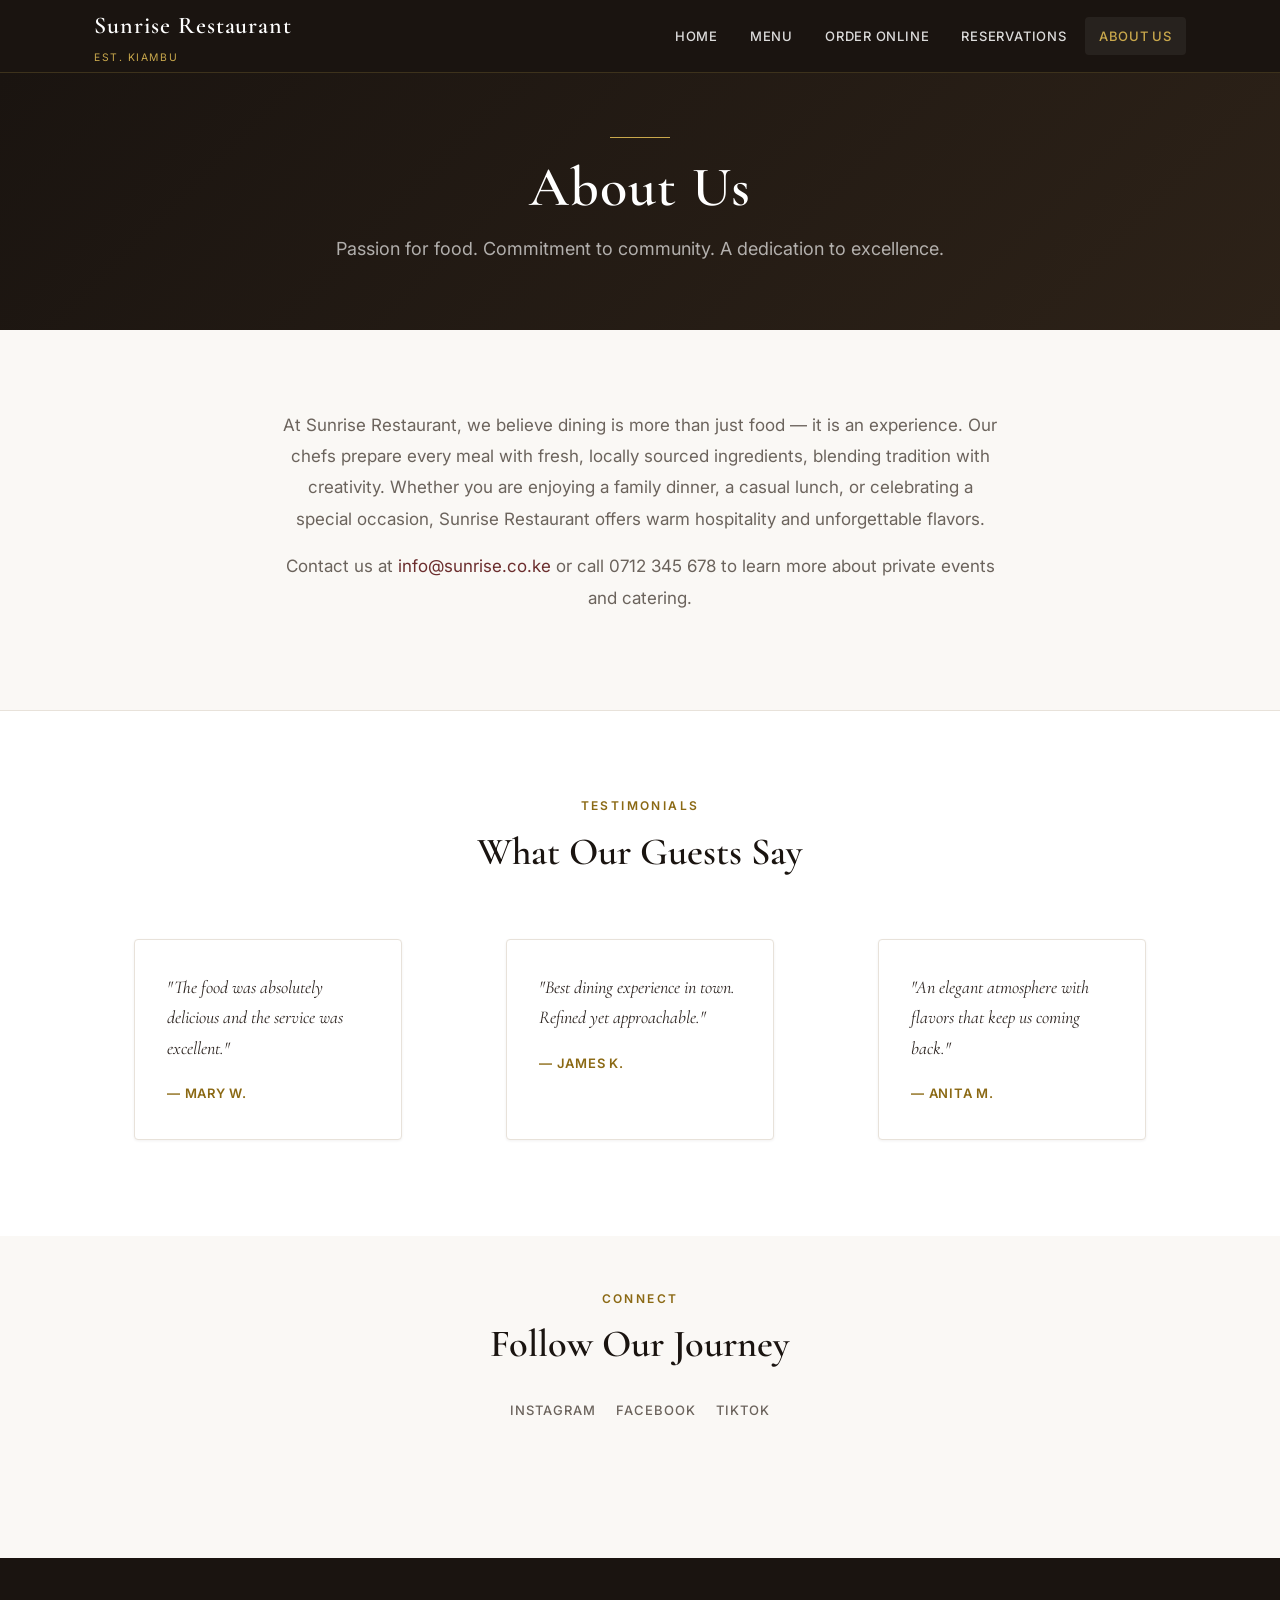
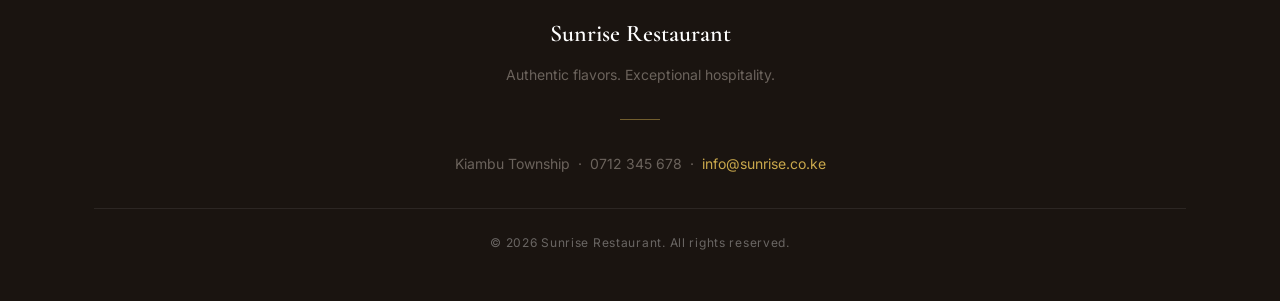
==== about.html @ ef0118b9 "Redesign Sunrise Restaurant site to a professional standard. Apply cohesive typography, layout, and " ====
<!DOCTYPE html>
<html lang="en">
<head>
  <meta charset="UTF-8">
  <meta name="viewport" content="width=device-width, initial-scale=1.0">
  <meta name="description" content="Learn about Sunrise Restaurant — our story, values, and commitment to exceptional dining in Kiambu.">
  <title>About Us — Sunrise Restaurant</title>
  <link rel="stylesheet" href="style.css">
  <link rel="icon" href="images/favicon.png">
</head>
<body>

  <header class="site-header">
    <div class="header-inner">
      <a href="index.html" class="brand">
        <img src="images/logo.png" alt="" class="brand-logo" onerror="this.style.display='none'">
        <div>
          <span class="brand-text">Sunrise Restaurant</span>
          <span class="brand-tagline">Est. Kiambu</span>
        </div>
      </a>
      <nav class="site-nav">
        <a href="index.html">Home</a>
        <a href="table.html">Menu</a>
        <a href="Form.html">Order Online</a>
        <a href="reserved.html">Reservations</a>
        <a href="about.html" class="active">About Us</a>
      </nav>
    </div>
  </header>

  <main>
    <div class="page-header">
      <div class="hero-divider"></div>
      <h1>About Us</h1>
      <p class="lead">Passion for food. Commitment to community. A dedication to excellence.</p>
    </div>

    <section class="section">
      <div class="container">
        <div class="about-content">
          <p>
            At Sunrise Restaurant, we believe dining is more than just food — it is an experience.
            Our chefs prepare every meal with fresh, locally sourced ingredients, blending tradition with creativity.
            Whether you are enjoying a family dinner, a casual lunch, or celebrating a special occasion,
            Sunrise Restaurant offers warm hospitality and unforgettable flavors.
          </p>
          <p>
            Contact us at
            <a href="mailto:info@sunrise.co.ke">info@sunrise.co.ke</a>
            or call 0712 345 678 to learn more about private events and catering.
          </p>
        </div>
      </div>
    </section>

    <section class="section" style="background: var(--color-surface); border-top: 1px solid var(--color-border);">
      <div class="container">
        <div class="section-header">
          <span class="section-label">Testimonials</span>
          <h2>What Our Guests Say</h2>
        </div>
        <div class="testimonials-grid">
          <blockquote class="testimonial">
            <p>"The food was absolutely delicious and the service was excellent."</p>
            <cite>— Mary W.</cite>
          </blockquote>
          <blockquote class="testimonial">
            <p>"Best dining experience in town. Refined yet approachable."</p>
            <cite>— James K.</cite>
          </blockquote>
          <blockquote class="testimonial">
            <p>"An elegant atmosphere with flavors that keep us coming back."</p>
            <cite>— Anita M.</cite>
          </blockquote>
        </div>
      </div>
    </section>

    <section class="section section-sm">
      <div class="container text-center">
        <span class="section-label">Connect</span>
        <h2>Follow Our Journey</h2>
        <div class="social-links" style="margin-top: 24px;">
          <a href="https://www.instagram.com/am_azesiro/" target="_blank" rel="noopener">Instagram</a>
          <a href="https://www.facebook.com/profile.php?id=61569842661706" target="_blank" rel="noopener">Facebook</a>
          <a href="https://www.tiktok.com/@amaze575" target="_blank" rel="noopener">TikTok</a>
        </div>
      </div>
    </section>
  </main>

  <footer class="site-footer">
    <div class="footer-inner">
      <div class="footer-brand">Sunrise Restaurant</div>
      <p class="footer-tagline">Authentic flavors. Exceptional hospitality.</p>
      <div class="footer-divider"></div>
      <p class="footer-contact">
        Kiambu Township &nbsp;·&nbsp; 0712 345 678 &nbsp;·&nbsp;
        <a href="mailto:info@sunrise.co.ke">info@sunrise.co.ke</a>
      </p>
      <p class="footer-copy">&copy; 2026 Sunrise Restaurant. All rights reserved.</p>
    </div>
  </footer>

  <script src="script.js"></script>
</body>
</html>
---- style.css ----
@import url('https://fonts.googleapis.com/css2?family=Cormorant+Garamond:ital,wght@0,400;0,600;0,700;1,400&family=Inter:wght@300;400;500;600&display=swap');

:root {
  --color-bg: #faf8f5;
  --color-surface: #ffffff;
  --color-primary: #1a1410;
  --color-accent: #8b6914;
  --color-accent-light: #c9a84c;
  --color-burgundy: #6b2d2d;
  --color-text: #2c2420;
  --color-text-muted: #6b635c;
  --color-border: #e8e2da;
  --font-display: 'Cormorant Garamond', Georgia, serif;
  --font-body: 'Inter', system-ui, sans-serif;
  --shadow-sm: 0 1px 3px rgba(26, 20, 16, 0.06);
  --shadow-md: 0 4px 20px rgba(26, 20, 16, 0.08);
  --shadow-lg: 0 12px 40px rgba(26, 20, 16, 0.12);
  --radius: 4px;
  --max-width: 1140px;
  --header-height: 72px;
}

*, *::before, *::after {
  box-sizing: border-box;
}

html {
  scroll-behavior: smooth;
}

body {
  font-family: var(--font-body);
  font-weight: 400;
  font-size: 16px;
  line-height: 1.7;
  margin: 0;
  padding: 0;
  background: var(--color-bg);
  color: var(--color-text);
  -webkit-font-smoothing: antialiased;
}

img {
  max-width: 100%;
  height: auto;
  display: block;
}

a {
  color: var(--color-burgundy);
  text-decoration: none;
  transition: color 0.2s ease;
}

a:hover {
  color: var(--color-accent);
}

/* ── Header & Navigation ── */

.site-header {
  position: sticky;
  top: 0;
  z-index: 100;
  background: var(--color-primary);
  border-bottom: 1px solid rgba(201, 168, 76, 0.2);
}

.header-inner {
  max-width: var(--max-width);
  margin: 0 auto;
  padding: 0 24px;
  height: var(--header-height);
  display: flex;
  align-items: center;
  justify-content: space-between;
  gap: 24px;
}

.brand {
  display: flex;
  align-items: center;
  gap: 12px;
  text-decoration: none;
  color: #fff;
}

.brand-logo {
  width: 44px;
  height: 44px;
  object-fit: contain;
  border-radius: 50%;
  border: 1px solid rgba(201, 168, 76, 0.4);
}

.brand-text {
  font-family: var(--font-display);
  font-size: 1.5rem;
  font-weight: 600;
  letter-spacing: 0.04em;
  color: #fff;
}

.brand-tagline {
  display: block;
  font-family: var(--font-body);
  font-size: 0.65rem;
  font-weight: 400;
  letter-spacing: 0.15em;
  text-transform: uppercase;
  color: var(--color-accent-light);
  margin-top: 2px;
}

.site-nav {
  display: flex;
  align-items: center;
  gap: 4px;
}

.site-nav a {
  color: rgba(255, 255, 255, 0.85);
  font-size: 0.8125rem;
  font-weight: 500;
  letter-spacing: 0.06em;
  text-transform: uppercase;
  padding: 8px 14px;
  border-radius: var(--radius);
  text-decoration: none;
  transition: color 0.2s, background 0.2s;
}

.site-nav a:hover,
.site-nav a.active {
  color: var(--color-accent-light);
  background: rgba(255, 255, 255, 0.06);
}

/* ── Layout ── */

main {
  min-height: calc(100vh - var(--header-height) - 200px);
}

.container {
  max-width: var(--max-width);
  margin: 0 auto;
  padding: 0 24px;
}

.section {
  padding: 80px 0;
}

.section-sm {
  padding: 48px 0;
}

.section-header {
  text-align: center;
  margin-bottom: 48px;
}

.section-label {
  display: inline-block;
  font-size: 0.75rem;
  font-weight: 600;
  letter-spacing: 0.2em;
  text-transform: uppercase;
  color: var(--color-accent);
  margin-bottom: 12px;
}

/* ── Typography ── */

h1, h2, h3, h4 {
  font-family: var(--font-display);
  font-weight: 600;
  line-height: 1.2;
  color: var(--color-primary);
  margin: 0 0 16px;
}

h1 {
  font-size: clamp(2.25rem, 5vw, 3.5rem);
  letter-spacing: 0.02em;
}

h2 {
  font-size: clamp(1.75rem, 3vw, 2.5rem);
}

h3 {
  font-size: 1.375rem;
}

p {
  margin: 0 0 16px;
  color: var(--color-text-muted);
}

.lead {
  font-size: 1.125rem;
  line-height: 1.8;
  max-width: 640px;
}

.text-center {
  text-align: center;
}

.text-center .lead {
  margin-left: auto;
  margin-right: auto;
}

/* ── Hero ── */

.hero {
  position: relative;
  min-height: 520px;
  display: flex;
  align-items: center;
  justify-content: center;
  text-align: center;
  background: linear-gradient(135deg, var(--color-primary) 0%, #2d2218 50%, var(--color-burgundy) 100%);
  overflow: hidden;
}

.hero::before {
  content: '';
  position: absolute;
  inset: 0;
  background:
    radial-gradient(ellipse at 20% 80%, rgba(201, 168, 76, 0.15) 0%, transparent 50%),
    radial-gradient(ellipse at 80% 20%, rgba(107, 45, 45, 0.2) 0%, transparent 50%);
  pointer-events: none;
}

.hero-content {
  position: relative;
  z-index: 1;
  max-width: 720px;
  padding: 80px 24px;
}

.hero h1 {
  color: #fff;
  margin-bottom: 20px;
}

.hero .lead {
  color: rgba(255, 255, 255, 0.75);
  margin-bottom: 36px;
}

.hero-divider {
  width: 60px;
  height: 1px;
  background: var(--color-accent-light);
  margin: 0 auto 24px;
}

/* ── Buttons ── */

.btn {
  display: inline-block;
  font-family: var(--font-body);
  font-size: 0.8125rem;
  font-weight: 600;
  letter-spacing: 0.1em;
  text-transform: uppercase;
  padding: 14px 32px;
  border: none;
  border-radius: var(--radius);
  cursor: pointer;
  text-decoration: none;
  transition: all 0.25s ease;
}

.btn-primary {
  background: var(--color-accent);
  color: #fff;
}

.btn-primary:hover {
  background: var(--color-accent-light);
  color: var(--color-primary);
}

.btn-outline {
  background: transparent;
  color: #fff;
  border: 1px solid rgba(255, 255, 255, 0.4);
}

.btn-outline:hover {
  border-color: var(--color-accent-light);
  color: var(--color-accent-light);
}

.btn-secondary {
  background: var(--color-primary);
  color: #fff;
}

.btn-secondary:hover {
  background: var(--color-burgundy);
  color: #fff;
}

.btn-danger {
  background: transparent;
  color: var(--color-burgundy);
  border: 1px solid var(--color-burgundy);
}

.btn-danger:hover {
  background: var(--color-burgundy);
  color: #fff;
}

.hero-actions {
  display: flex;
  gap: 16px;
  justify-content: center;
  flex-wrap: wrap;
}

/* ── Cards & Info Grid ── */

.info-grid {
  display: grid;
  grid-template-columns: repeat(auto-fit, minmax(240px, 1fr));
  gap: 24px;
  margin-top: 48px;
}

.info-card {
  background: var(--color-surface);
  border: 1px solid var(--color-border);
  border-radius: var(--radius);
  padding: 32px 28px;
  text-align: center;
  box-shadow: var(--shadow-sm);
  transition: box-shadow 0.25s ease, transform 0.25s ease;
}

.info-card:hover {
  box-shadow: var(--shadow-md);
  transform: translateY(-2px);
}

.info-card-icon {
  font-size: 1.5rem;
  margin-bottom: 12px;
  color: var(--color-accent);
}

.info-card h3 {
  font-size: 1.125rem;
  margin-bottom: 8px;
}

.info-card p {
  font-size: 0.9375rem;
  margin: 0;
}

/* ── Gallery ── */

.gallery-grid {
  display: grid;
  grid-template-columns: repeat(auto-fit, minmax(300px, 1fr));
  gap: 20px;
}

.gallery-item {
  position: relative;
  border-radius: var(--radius);
  overflow: hidden;
  aspect-ratio: 4 / 3;
  background: var(--color-border);
  box-shadow: var(--shadow-md);
}

.gallery-item img {
  width: 100%;
  height: 100%;
  object-fit: cover;
  transition: transform 0.4s ease;
}

.gallery-item:hover img {
  transform: scale(1.04);
}

/* ── Video ── */

.video-wrapper {
  max-width: 800px;
  margin: 0 auto;
  border-radius: var(--radius);
  overflow: hidden;
  box-shadow: var(--shadow-lg);
  background: var(--color-primary);
}

.video-wrapper video {
  width: 100%;
  display: block;
}

/* ── About Section ── */

.about-content {
  max-width: 720px;
  margin: 0 auto;
  text-align: center;
}

.about-content p {
  font-size: 1.0625rem;
  line-height: 1.85;
}

/* ── Menu Table ── */

.menu-table-wrapper {
  overflow-x: auto;
  border-radius: var(--radius);
  box-shadow: var(--shadow-md);
  border: 1px solid var(--color-border);
}

table {
  width: 100%;
  border-collapse: collapse;
  background: var(--color-surface);
}

table th,
table td {
  padding: 18px 24px;
  text-align: left;
  border-bottom: 1px solid var(--color-border);
}

table th {
  font-family: var(--font-body);
  font-size: 0.75rem;
  font-weight: 600;
  letter-spacing: 0.12em;
  text-transform: uppercase;
  color: var(--color-text-muted);
  background: #f5f1eb;
}

table td {
  font-size: 0.9375rem;
  color: var(--color-text);
}

table tbody tr:last-child td {
  border-bottom: none;
}

table tbody tr {
  transition: background 0.15s ease;
}

table tbody tr:hover {
  background: #faf8f5;
}

.menu-price {
  font-family: var(--font-display);
  font-size: 1.25rem;
  font-weight: 600;
  color: var(--color-accent);
  white-space: nowrap;
}

.menu-name {
  font-weight: 500;
  color: var(--color-primary);
}

/* ── Form ── */

.form-section {
  max-width: 560px;
  margin: 0 auto;
}

.order-form {
  background: var(--color-surface);
  border: 1px solid var(--color-border);
  border-radius: var(--radius);
  padding: 40px;
  box-shadow: var(--shadow-md);
}

.form-group {
  margin-bottom: 24px;
}

.form-group label {
  display: block;
  font-size: 0.8125rem;
  font-weight: 600;
  letter-spacing: 0.06em;
  text-transform: uppercase;
  color: var(--color-text-muted);
  margin-bottom: 8px;
}

.form-group input,
.form-group select,
.form-group textarea {
  width: 100%;
  padding: 12px 16px;
  font-family: var(--font-body);
  font-size: 0.9375rem;
  color: var(--color-text);
  background: var(--color-bg);
  border: 1px solid var(--color-border);
  border-radius: var(--radius);
  transition: border-color 0.2s, box-shadow 0.2s;
}

.form-group input:focus,
.form-group select:focus,
.form-group textarea:focus {
  outline: none;
  border-color: var(--color-accent);
  box-shadow: 0 0 0 3px rgba(139, 105, 20, 0.12);
}

.form-group input::placeholder {
  color: #aaa;
}

.order-form .btn-primary {
  width: 100%;
  margin-top: 8px;
  padding: 16px;
}

/* ── Notifications ── */

.notification {
  padding: 14px 20px;
  border-radius: var(--radius);
  font-size: 0.9375rem;
  margin-bottom: 24px;
  display: none;
}

.notification.show {
  display: block;
}

.notification-success {
  background: #edf7ed;
  color: #2e6b3e;
  border: 1px solid #b8ddb8;
}

.notification-error {
  background: #fdf0f0;
  color: #8b2d2d;
  border: 1px solid #e8c4c4;
}

/* ── Testimonials ── */

.testimonials-grid {
  display: grid;
  grid-template-columns: repeat(auto-fit, minmax(280px, 1fr));
  gap: 24px;
}

.testimonial {
  background: var(--color-surface);
  border: 1px solid var(--color-border);
  border-radius: var(--radius);
  padding: 32px;
  box-shadow: var(--shadow-sm);
}

.testimonial p {
  font-family: var(--font-display);
  font-size: 1.125rem;
  font-style: italic;
  line-height: 1.7;
  color: var(--color-text);
  margin-bottom: 16px;
}

.testimonial cite {
  font-family: var(--font-body);
  font-size: 0.8125rem;
  font-weight: 600;
  letter-spacing: 0.06em;
  text-transform: uppercase;
  color: var(--color-accent);
  font-style: normal;
}

/* ── Social Links ── */

.social-links {
  display: flex;
  gap: 20px;
  justify-content: center;
  flex-wrap: wrap;
}

.social-links a {
  font-size: 0.8125rem;
  font-weight: 500;
  letter-spacing: 0.08em;
  text-transform: uppercase;
  color: var(--color-text-muted);
  padding: 8px 0;
  border-bottom: 1px solid transparent;
  transition: color 0.2s, border-color 0.2s;
}

.social-links a:hover {
  color: var(--color-accent);
  border-bottom-color: var(--color-accent);
}

/* ── Footer ── */

.site-footer {
  background: var(--color-primary);
  color: rgba(255, 255, 255, 0.6);
  padding: 56px 0 32px;
  margin-top: 80px;
}

.footer-inner {
  max-width: var(--max-width);
  margin: 0 auto;
  padding: 0 24px;
  text-align: center;
}

.footer-brand {
  font-family: var(--font-display);
  font-size: 1.5rem;
  font-weight: 600;
  color: #fff;
  margin-bottom: 8px;
}

.footer-tagline {
  font-size: 0.875rem;
  margin-bottom: 32px;
}

.footer-divider {
  width: 40px;
  height: 1px;
  background: var(--color-accent-light);
  margin: 0 auto 32px;
  opacity: 0.5;
}

.footer-contact {
  font-size: 0.875rem;
  margin-bottom: 24px;
}

.footer-contact a {
  color: var(--color-accent-light);
}

.footer-contact a:hover {
  color: #fff;
}

.footer-copy {
  font-size: 0.75rem;
  letter-spacing: 0.06em;
  color: rgba(255, 255, 255, 0.35);
  margin-top: 32px;
  padding-top: 24px;
  border-top: 1px solid rgba(255, 255, 255, 0.08);
}

/* ── Page Header (inner pages) ── */

.page-header {
  background: linear-gradient(135deg, var(--color-primary) 0%, #2d2218 100%);
  padding: 64px 24px;
  text-align: center;
}

.page-header h1 {
  color: #fff;
  margin-bottom: 12px;
}

.page-header .lead {
  color: rgba(255, 255, 255, 0.65);
  margin: 0 auto;
}

.page-header .hero-divider {
  margin-bottom: 16px;
}

/* ── Actions bar ── */

.actions-bar {
  display: flex;
  justify-content: center;
  margin-top: 32px;
}

/* ── Responsive ── */

@media (max-width: 768px) {
  .header-inner {
    flex-direction: column;
    height: auto;
    padding: 16px 24px;
    gap: 16px;
  }

  .site-nav {
    flex-wrap: wrap;
    justify-content: center;
  }

  .site-nav a {
    font-size: 0.75rem;
    padding: 6px 10px;
  }

  .section {
    padding: 56px 0;
  }

  .hero {
    min-height: 420px;
  }

  .order-form {
    padding: 28px 24px;
  }

  table th,
  table td {
    padding: 14px 16px;
  }
}
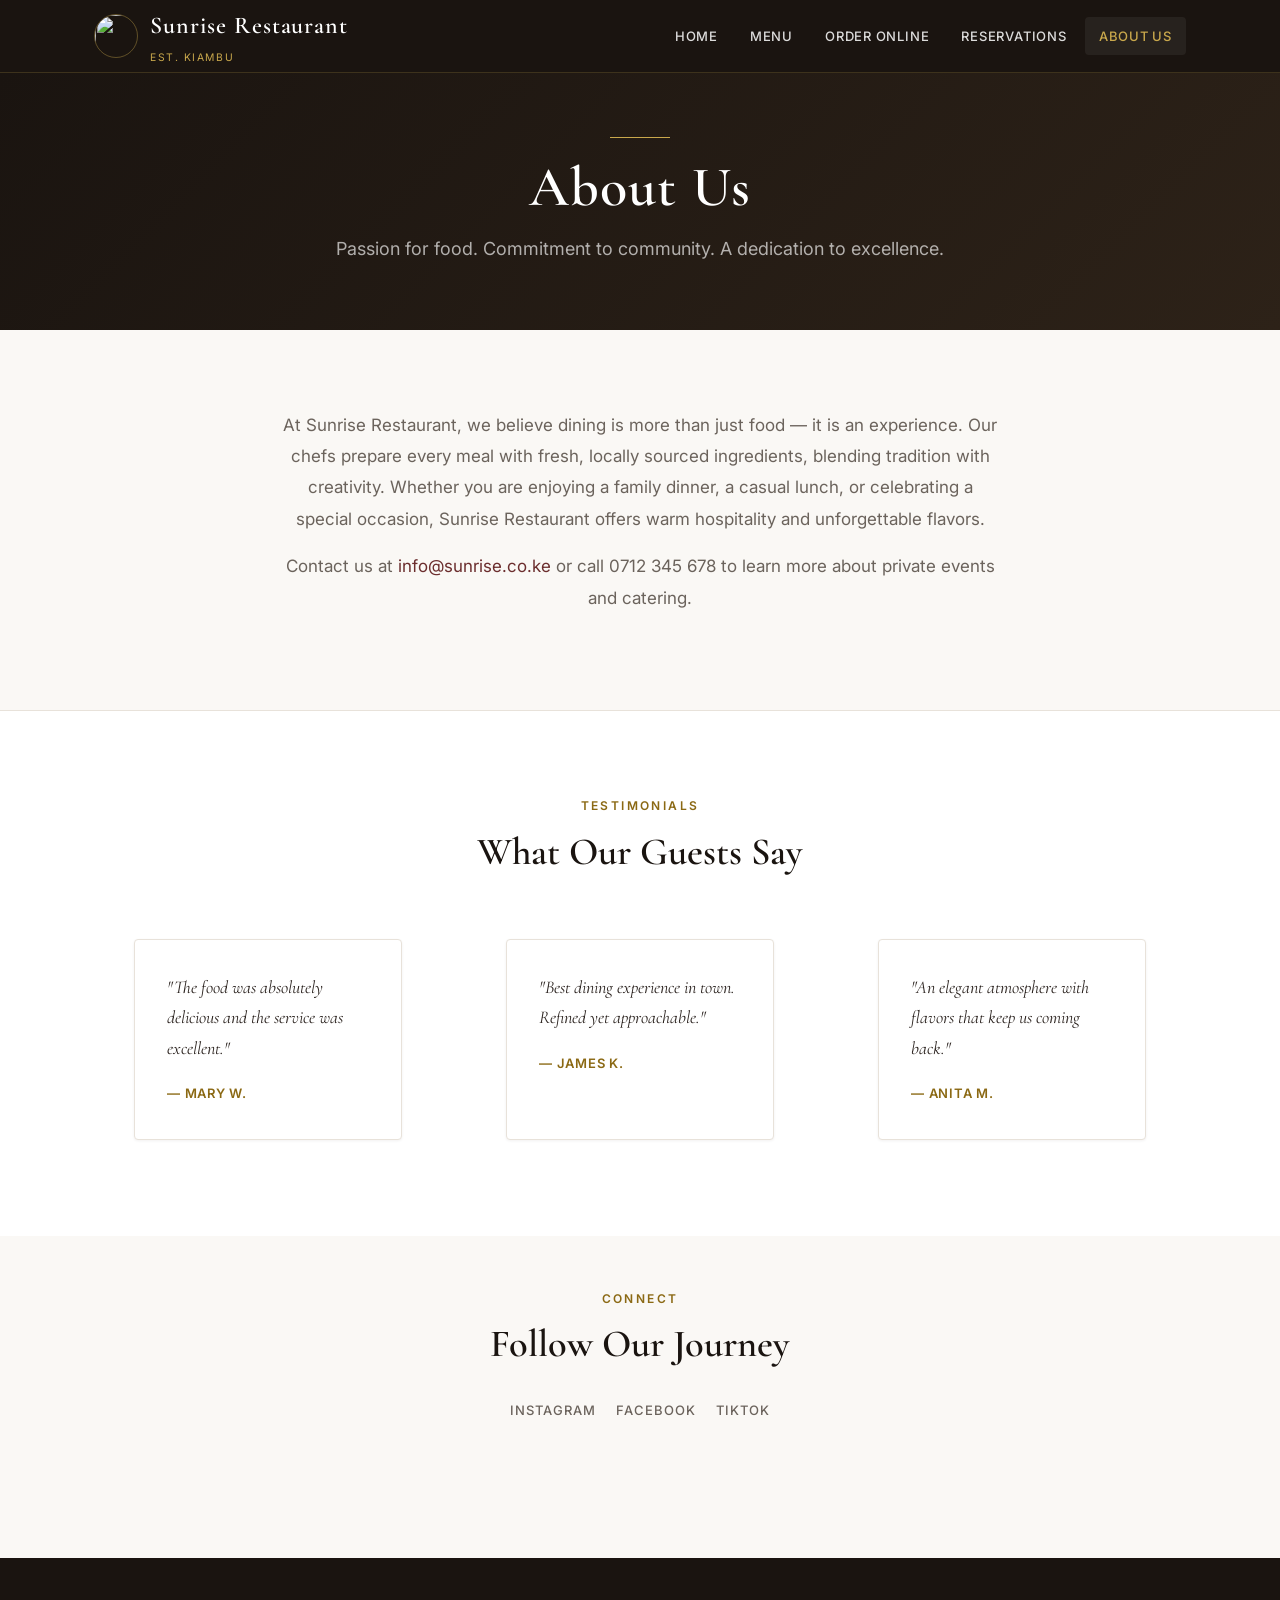
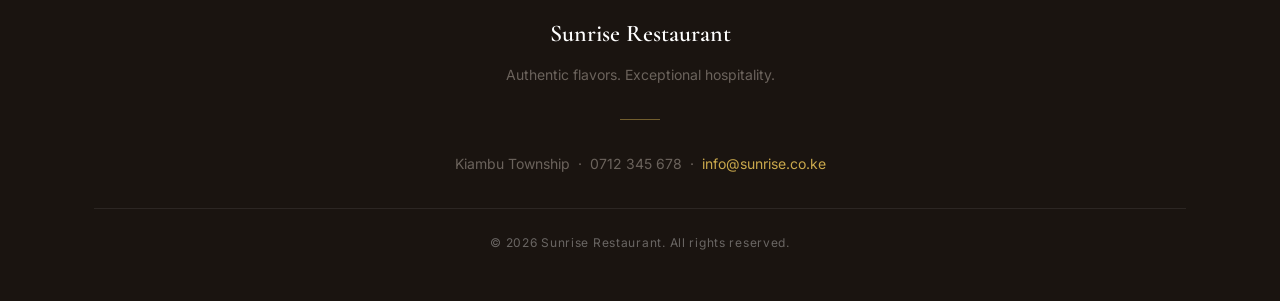
==== commit 04b4576e: "trigger rebuild after adding script.js" ====
--- a/about.html
+++ b/about.html
@@ -13,7 +13,7 @@
   <header class="site-header">
     <div class="header-inner">
       <a href="index.html" class="brand">
-        <img src="images/logo.png" alt="" class="brand-logo" onerror="this.style.display='none'">
+        <img src="images/logo.png" alt="" class="brand-logo">
         <div>
           <span class="brand-text">Sunrise Restaurant</span>
           <span class="brand-tagline">Est. Kiambu</span>
@@ -103,6 +103,6 @@
     </div>
   </footer>
 
-  <script src="script.js"></script>
+  <script src="script.js" defer></script>
 </body>
 </html>
--- a/style.css
+++ b/style.css
@@ -10,6 +10,7 @@
   --color-text: #2c2420;
   --color-text-muted: #6b635c;
   --color-border: #e8e2da;
+  --color-error: #8b2d2d;
   --font-display: 'Cormorant Garamond', Georgia, serif;
   --font-body: 'Inter', system-ui, sans-serif;
   --shadow-sm: 0 1px 3px rgba(26, 20, 16, 0.06);
@@ -40,6 +41,10 @@
   -webkit-font-smoothing: antialiased;
 }
 
+body.modal-open {
+  overflow: hidden;
+}
+
 img {
   max-width: 100%;
   height: auto;
@@ -64,6 +69,11 @@
   z-index: 100;
   background: var(--color-primary);
   border-bottom: 1px solid rgba(201, 168, 76, 0.2);
+  transition: box-shadow 0.3s ease;
+}
+
+.site-header.scrolled {
+  box-shadow: var(--shadow-md);
 }
 
 .header-inner {
@@ -83,6 +93,7 @@
   gap: 12px;
   text-decoration: none;
   color: #fff;
+  flex-shrink: 0;
 }
 
 .brand-logo {
@@ -136,6 +147,40 @@
   background: rgba(255, 255, 255, 0.06);
 }
 
+.nav-toggle {
+  display: none;
+  flex-direction: column;
+  justify-content: center;
+  gap: 5px;
+  width: 40px;
+  height: 40px;
+  padding: 8px;
+  background: transparent;
+  border: 1px solid rgba(255, 255, 255, 0.2);
+  border-radius: var(--radius);
+  cursor: pointer;
+}
+
+.nav-toggle-bar {
+  display: block;
+  width: 100%;
+  height: 2px;
+  background: #fff;
+  transition: transform 0.3s ease, opacity 0.3s ease;
+}
+
+.site-header.nav-open .nav-toggle-bar:nth-child(1) {
+  transform: translateY(7px) rotate(45deg);
+}
+
+.site-header.nav-open .nav-toggle-bar:nth-child(2) {
+  opacity: 0;
+}
+
+.site-header.nav-open .nav-toggle-bar:nth-child(3) {
+  transform: translateY(-7px) rotate(-45deg);
+}
+
 /* ── Layout ── */
 
 main {
@@ -278,12 +323,17 @@
   transition: all 0.25s ease;
 }
 
+.btn:disabled {
+  opacity: 0.65;
+  cursor: not-allowed;
+}
+
 .btn-primary {
   background: var(--color-accent);
   color: #fff;
 }
 
-.btn-primary:hover {
+.btn-primary:hover:not(:disabled) {
   background: var(--color-accent-light);
   color: var(--color-primary);
 }
@@ -393,6 +443,26 @@
 
 .gallery-item:hover img {
   transform: scale(1.04);
+}
+
+.gallery-item--fallback {
+  background: linear-gradient(135deg, #e8e2da 0%, #d4cdc3 100%);
+}
+
+.gallery-item--fallback::after {
+  content: 'Sunrise Restaurant';
+  position: absolute;
+  inset: 0;
+  display: flex;
+  align-items: center;
+  justify-content: center;
+  font-family: var(--font-display);
+  font-size: 1.25rem;
+  color: var(--color-text-muted);
+}
+
+.gallery-item--fallback img {
+  display: none;
 }
 
 /* ── Video ── */
@@ -484,6 +554,17 @@
 .menu-name {
   font-weight: 500;
   color: var(--color-primary);
+}
+
+.empty-row {
+  text-align: center;
+  color: var(--color-text-muted);
+  font-style: italic;
+  padding: 40px 24px !important;
+}
+
+.menu-row-animate {
+  animation: fadeInUp 0.5s ease both;
 }
 
 /* ── Form ── */
@@ -537,8 +618,22 @@
   box-shadow: 0 0 0 3px rgba(139, 105, 20, 0.12);
 }
 
+.form-group input.input-invalid,
+.form-group select.input-invalid {
+  border-color: var(--color-error);
+  box-shadow: 0 0 0 3px rgba(139, 45, 45, 0.1);
+}
+
 .form-group input::placeholder {
   color: #aaa;
+}
+
+.field-error {
+  display: block;
+  font-size: 0.8125rem;
+  color: var(--color-error);
+  margin-top: 6px;
+  min-height: 1.2em;
 }
 
 .order-form .btn-primary {
@@ -559,6 +654,7 @@
 
 .notification.show {
   display: block;
+  animation: fadeInUp 0.35s ease;
 }
 
 .notification-success {
@@ -571,6 +667,58 @@
   background: #fdf0f0;
   color: #8b2d2d;
   border: 1px solid #e8c4c4;
+}
+
+/* ── Modal ── */
+
+.modal-overlay {
+  position: fixed;
+  inset: 0;
+  z-index: 200;
+  display: flex;
+  align-items: center;
+  justify-content: center;
+  padding: 24px;
+  background: rgba(26, 20, 16, 0.6);
+  backdrop-filter: blur(4px);
+  animation: fadeIn 0.2s ease;
+}
+
+.modal-overlay[hidden] {
+  display: none;
+}
+
+.modal {
+  width: 100%;
+  max-width: 420px;
+  background: var(--color-surface);
+  border-radius: var(--radius);
+  padding: 32px;
+  box-shadow: var(--shadow-lg);
+  animation: fadeInUp 0.3s ease;
+}
+
+.modal-title {
+  font-family: var(--font-display);
+  font-size: 1.5rem;
+  margin-bottom: 12px;
+  color: var(--color-primary);
+}
+
+.modal-message {
+  color: var(--color-text-muted);
+  margin-bottom: 28px;
+  line-height: 1.6;
+}
+
+.modal-actions {
+  display: flex;
+  gap: 12px;
+  justify-content: flex-end;
+}
+
+.modal-actions .btn {
+  padding: 12px 24px;
 }
 
 /* ── Testimonials ── */
@@ -692,7 +840,7 @@
   border-top: 1px solid rgba(255, 255, 255, 0.08);
 }
 
-/* ── Page Header (inner pages) ── */
+/* ── Page Header ── */
 
 .page-header {
   background: linear-gradient(135deg, var(--color-primary) 0%, #2d2218 100%);
@@ -714,32 +862,71 @@
   margin-bottom: 16px;
 }
 
-/* ── Actions bar ── */
-
 .actions-bar {
   display: flex;
   justify-content: center;
   margin-top: 32px;
 }
 
+/* ── Scroll reveal animations ── */
+
+.reveal {
+  opacity: 0;
+  transform: translateY(24px);
+  transition: opacity 0.6s ease, transform 0.6s ease;
+}
+
+.reveal.revealed {
+  opacity: 1;
+  transform: translateY(0);
+}
+
+@keyframes fadeInUp {
+  from {
+    opacity: 0;
+    transform: translateY(16px);
+  }
+  to {
+    opacity: 1;
+    transform: translateY(0);
+  }
+}
+
+@keyframes fadeIn {
+  from { opacity: 0; }
+  to { opacity: 1; }
+}
+
 /* ── Responsive ── */
 
 @media (max-width: 768px) {
+  .nav-toggle {
+    display: flex;
+  }
+
   .header-inner {
-    flex-direction: column;
+    flex-wrap: wrap;
     height: auto;
     padding: 16px 24px;
-    gap: 16px;
+    gap: 0;
   }
 
   .site-nav {
-    flex-wrap: wrap;
-    justify-content: center;
+    display: none;
+    flex-direction: column;
+    width: 100%;
+    padding: 16px 0 8px;
+    gap: 4px;
+  }
+
+  .site-header.nav-open .site-nav {
+    display: flex;
   }
 
   .site-nav a {
-    font-size: 0.75rem;
-    padding: 6px 10px;
+    width: 100%;
+    text-align: center;
+    padding: 12px;
   }
 
   .section {
@@ -758,4 +945,13 @@
   table td {
     padding: 14px 16px;
   }
-}
+
+  .modal-actions {
+    flex-direction: column-reverse;
+  }
+
+  .modal-actions .btn {
+    width: 100%;
+    text-align: center;
+  }
+}
